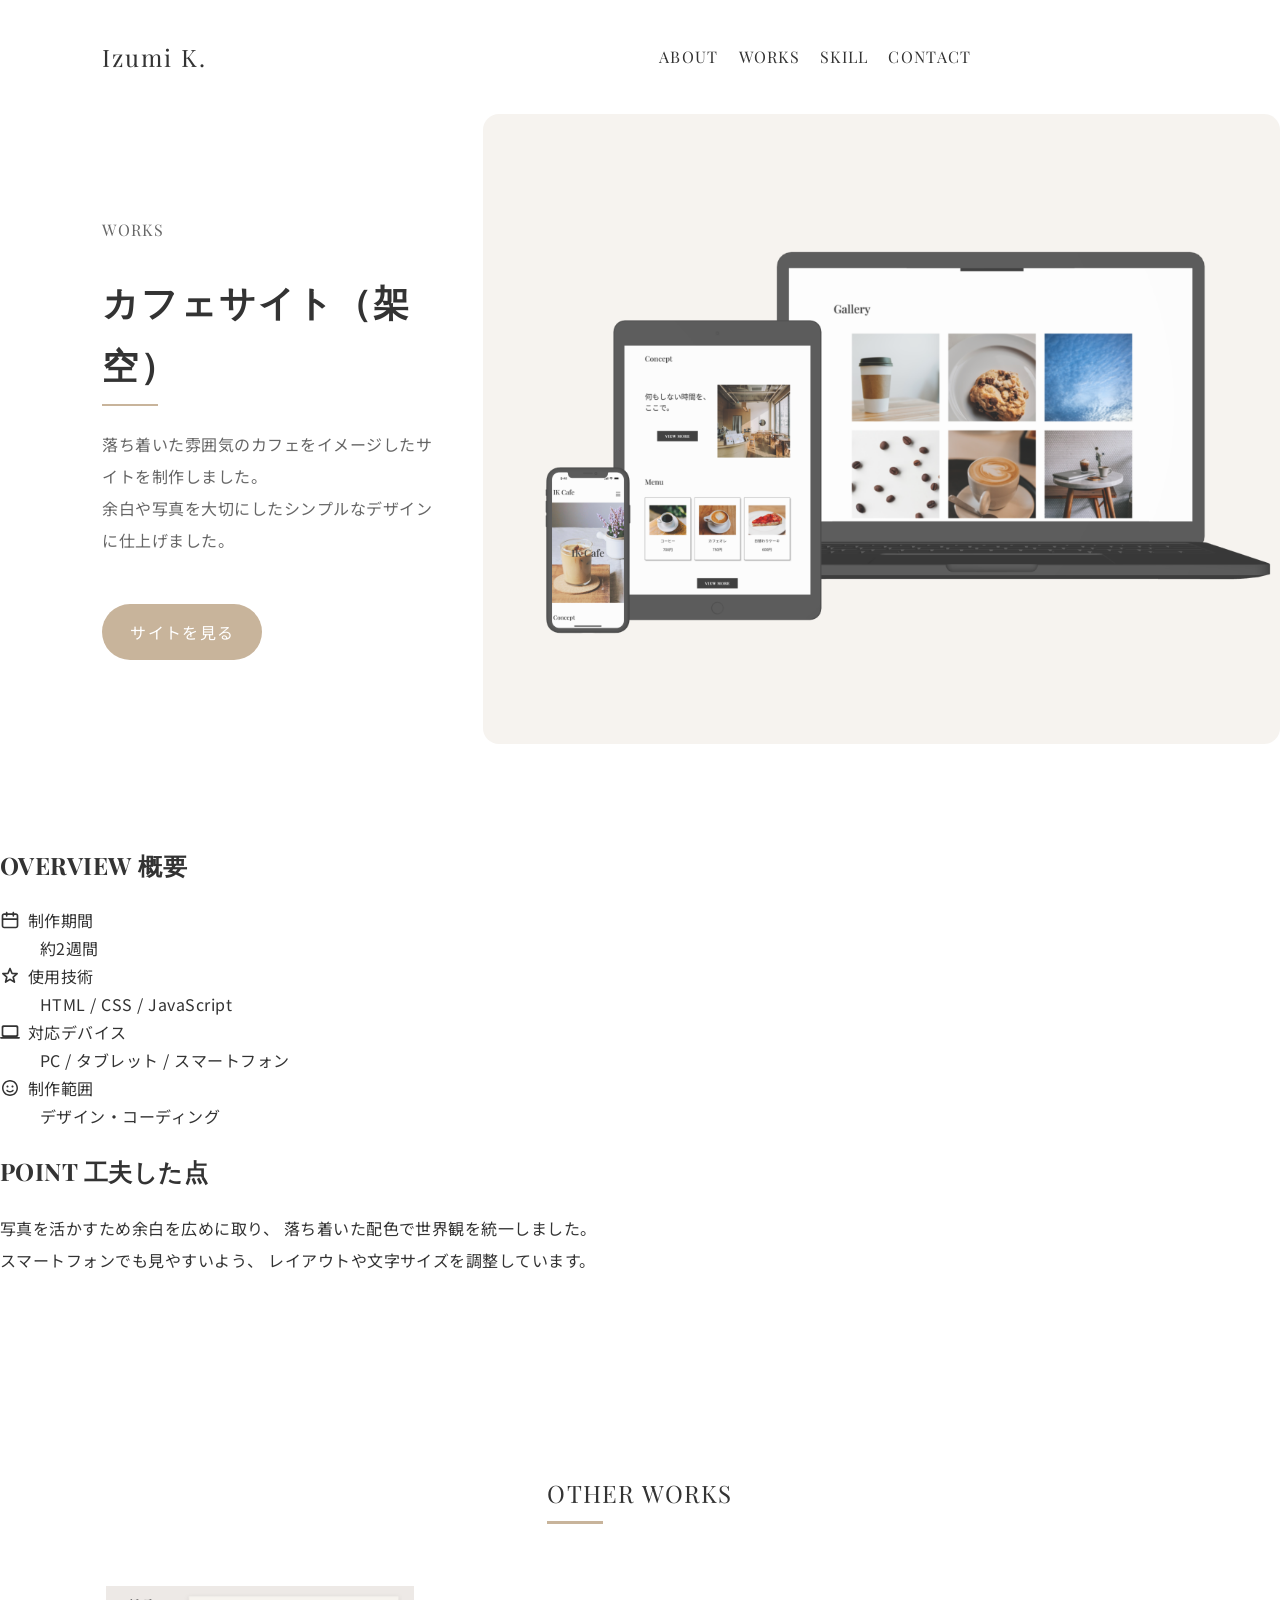
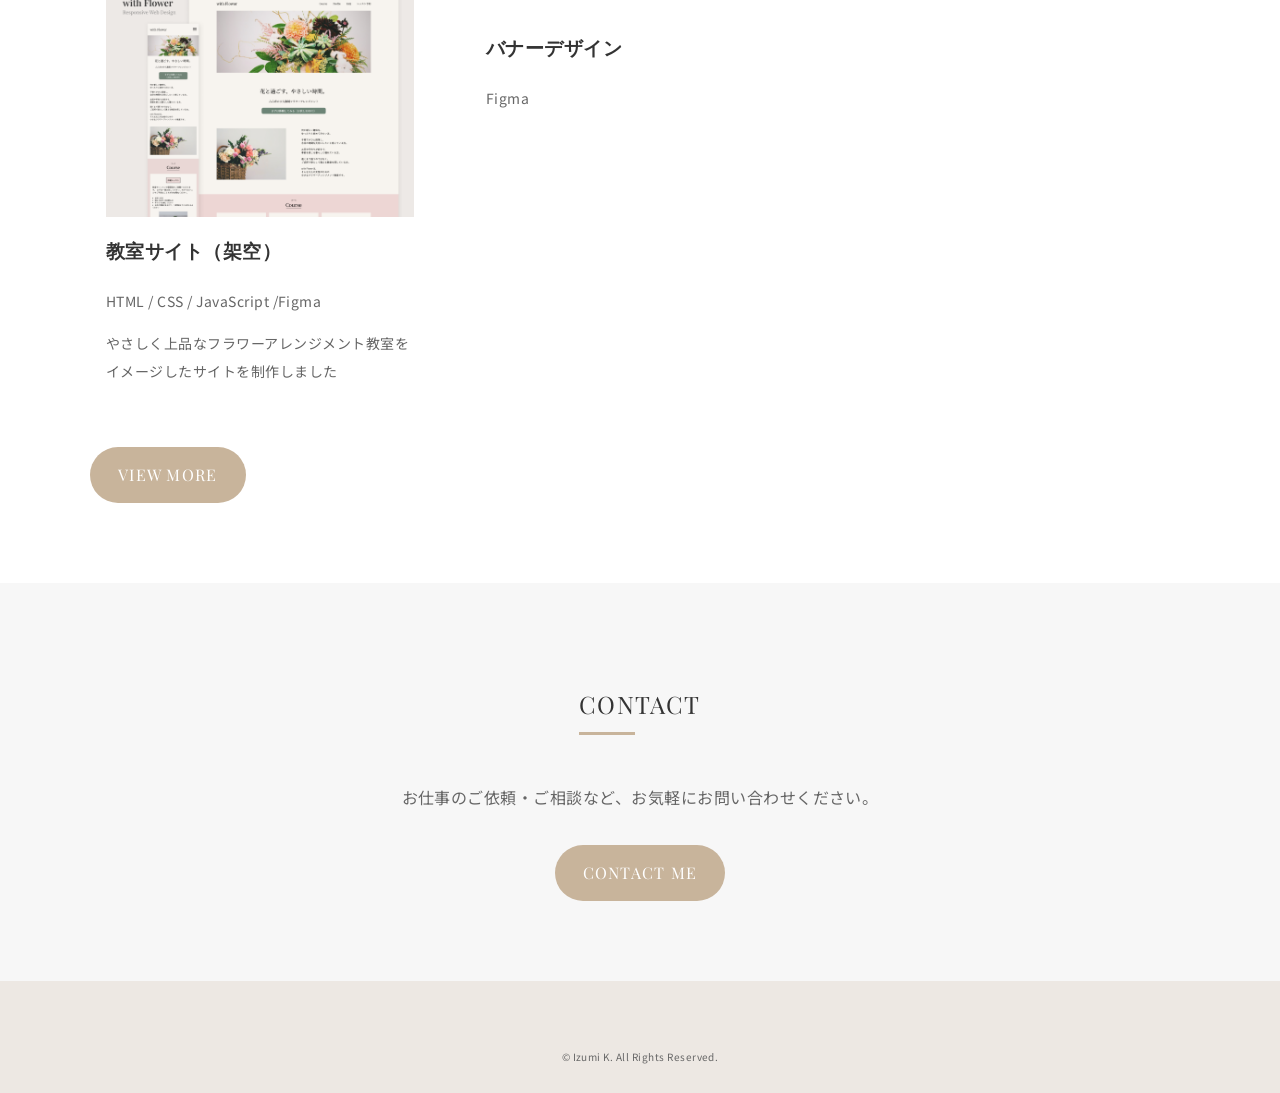
==== works-ikcafe.html @ b9ded566 "works-紹介ページ" ====
<!DOCTYPE html>
<html lang="ja">

<head>
    <meta charset="UTF-8">
    <meta name="viewport" content="width=device-width, initial-scale=1.0">
    <title>Izumi K.</title>
    <meta name="description" content="Web制作を行うIzumiのポートフォリオサイトです">
    <!--Google Fonts-->
    <link rel="preconnect" href="https://fonts.googleapis.com">
    <link rel="preconnect" href="https://fonts.gstatic.com" crossorigin>
    <link
        href="https://fonts.googleapis.com/css2?family=Noto+Sans+JP:wght@100..900&family=Playfair+Display:ital,wght@0,400..900;1,400..900&display=swap"
        rel="stylesheet">
    <!--リセットCSS-->
    <link rel="stylesheet" href="https://unpkg.com/ress/dist/ress.min.css">
    <!--オリジナルCSS-->
    <link rel="stylesheet" href="css/style.css">
    <link rel="stylesheet" href="css/works.css">
    <!--JavaScript-->
    <script src="js/main.js" defer></script>
</head>

<body>

    <header id="header" class="header">
        <h1 class="logo">
            <a href="index.html">
            Izumi K.
            </a>
        </h1>
        <div class="hamburger">
            <span></span>
            <span></span>
            <span></span>
        </div>
        <nav class="nav">
            <ul class="font-english">
                <li><a href="#about">ABOUT</a></li>
                <li><a href="#works">WORKS</a></li>
                <li><a href="#skill">SKILL</a></li>
                <li><a href="#contact">CONTACT</a></li>
            </ul>
        </nav>
        <div class="overlay"></div>
    </header>

    <main>
        <!-- FV -->
        <section class="fv">
            <div class="fv-text">
                <p class="sub font-english">WORKS</p>
                <h2 class="fv-title">カフェサイト（架空）</h2>
                <p class="description">
                    落ち着いた雰囲気のカフェをイメージしたサイトを制作しました。<br>
                    余白や写真を大切にしたシンプルなデザインに仕上げました。
                </p>
                <a href="#" class="btn">サイトを見る</a>
            </div>
            <div class="img">
                <img src="img/ikcafe-mockup.png" alt="カフェサイト（架空）のイメージ画像">
            </div>

        </section>

        <!-- OverView -->
        <section class="overview">
            <div class="overview-inner">
                <div class="overview-block">
                    <h2>
                        <span class="en font-english">OVERVIEW</span>
                        <span class="ja">概要</span>
                    </h2>
                    <dl class="overview-list">
                        <dt>
                            <img src="img/calender.svg" class="icon" alt="">
                            制作期間
                        </dt>
                        <dd>約2週間</dd>

                        <dt>
                            <img src="img/star.svg" class="icon" alt="">
                            使用技術
                        </dt>
                        <dd>HTML / CSS / JavaScript</dd>

                        <dt>
                            <img src="img/laptop.svg" class="icon" alt="">
                            対応デバイス
                        </dt>
                        <dd>PC / タブレット / スマートフォン</dd>

                        <dt>
                            <img src="img/smile.svg" class="icon" alt="">
                            制作範囲
                        </dt>
                        <dd>デザイン・コーディング</dd>
                    </dl>
                </div>

                <div class="overview-block">
                    <h2>
                        <span class="en font-english">POINT</span>
                        <span class="ja">工夫した点</span>
                    </h2>

                    <p>
                        写真を活かすため余白を広めに取り、
                        落ち着いた配色で世界観を統一しました。<br>
                        スマートフォンでも見やすいよう、
                        レイアウトや文字サイズを調整しています。
                    </p>
                </div>
            </div>


        </section>

        <!--OTHER WORKS -->
        <section class="other-works">
            <div class="wrapper">
                <h2 class="section-title"><span>OTHER WORKS</span></h2>

                <div class="works-list">
                    <div class="work">
                        <a href="">
                            <div class="img">
                                <img src="img/works-withflower.png" alt="フラワーアレンジメント教室サイト（架空）のイメージ画像">
                            </div>
                            <h3>教室サイト（架空）</h3>
                            <p>HTML / CSS / JavaScript /Figma</p>
                            <p>
                                やさしく上品なフラワーアレンジメント教室をイメージしたサイトを制作しました
                            </p>
                        </a>
                    </div>

                    <div class="work">
                        <a href="">
                            <img src="" alt="">
                            <h3>バナーデザイン</h3>
                            <p>Figma</p>
                        </a>
                    </div>
                </div>
                <a href="" class="btn font-english">VIEW MORE</a>
            </div>

        </section>

        <!-- CONTACT -->
        <section id="contact" class="contact">
            <div class="wrapper">
                <h2 class="section-title"><span>CONTACT</span></h2>
                <p>お仕事のご依頼・ご相談など、お気軽にお問い合わせください。</p>
                <a href="#" class="btn font-english">CONTACT ME</a>
            </div>
        </section>

    </main>

    <footer class="footer">
        <p>© Izumi K. All Rights Reserved.</p>
    </footer>

</body>

</html>
---- css/style.css ----
@charset "UTF-8";

*,
*::before,
*::after {
    box-sizing: border-box;
}

html,
body{
    overflow-x: clip ;
}

body {
    font-family: 'Noto Sans JP', sans-serif;
    color: #333;
    margin: 0;
    letter-spacing: 0.03em;
    line-height: 1.75;
}

p {
    line-height: 2;
}

h1,
h2,
h3,
.font-english {
    font-family: 'Playfair Display', serif;
}

.sub,
.description,
.work p,
.skill-item p,
.contact p,
.footer {
    color: #666;
}


img {
    vertical-align: bottom;
}

a {
    text-decoration: none;
    color: #333;
}



.btn {
    display: inline-block;
    margin-top: 32px;
    padding: 14px 28px;
    background: #c8b49b;
    color: #fff;
    letter-spacing: 0.08em;
    transition: 0.3s;
    border-radius: 999px;
}

.btn:hover {
    opacity: 1;
    background: #b79f82;
}

.wrapper {
    width: min(88%, 1100px);
    margin: 0 auto;
}

.container {
    display: flex;
    align-items: center;
}

section {
    padding: 80px 0;
}

.section-title {
    font-weight: 300;
    margin-bottom: 56px;
    letter-spacing: 0.05em;
    text-align: center;
}

.section-title span {
    position: relative;
    display: inline-block;
}

.section-title span::after {
    content: "";
    height: 2.5px;
    width: 56px;
    background-color: #c8b49b;
    position: absolute;
    left: 0;
    bottom: -10px;
}


/*---------------------------------
header
---------------------------------*/
.header {
    display: flex;
    align-items: center;
    justify-content: space-between;
    padding: 20px 8%;
}

.nav ul {
    display: flex;
    gap: 20px;
    list-style: none;
}

.nav a {
    display: block;
}

.nav a:hover {
    opacity: 0.7;
}

.nav li {
    letter-spacing: 0.08em;
}

.logo {
    font-size: 24px;
    font-weight: 300;
    letter-spacing: 0.08em;
}

/*---------------------------------
fv
---------------------------------*/

.fv {
    background: #f7f7f7;
    padding: 0;
    display: flex;
    align-items: center;
    justify-content: space-between;
    height: min(70vh, 800px);
}

.fv .img {
    width: 50%;
    height: 100%;
}

.fv .img img {
    width: 100%;
    height: 100%;
    object-fit: cover;
}

.fv-text {
    width: 50%;
    margin-left: 8%;
}

.fv .sub {
    letter-spacing: 0.08em;
}

.fv-title {
    font-size: 3.5rem;
    letter-spacing: 0.05em;
    font-weight: 300;
    margin: 24px 0 32px 0;
    position: relative;
}

.fv-title::after {
    content: "";
    height: 2.5px;
    width: 56px;
    background-color: #c8b49b;
    position: absolute;
    left: 0;
    bottom: -10px;
}

/*---------------------------------
about
---------------------------------*/
.about .section-title {
    text-align: left;
}

.about .container {
    justify-content: center;
}

.about .text {
    width: 45%;
    margin-right: 10%;
}

.about .text .big {
    font-size: 1.5rem;
    font-weight: 600;
    margin-bottom: 24px;
}

.about .img {
    width: 45%;
    height: 100%;
    max-width: 320px;
}

.about .img-circle {
    aspect-ratio: 1/1;
    border-radius: 50%;
    overflow: hidden;
}

.about .img img {
    width: 100%;
    height: 100%;
    object-fit: cover;
    object-position: center 35%;
}

/*---------------------------------
works
---------------------------------*/

.works {
    background-color: #f7f7f7;
}

.works-list {
    display: grid;
    grid-template-columns: repeat(3, 1fr);
    gap: 40px;
}

.work {
    background-color: #fff;
    padding: 16px;
    border-radius: 8px;
    transition: 0.3s;
}

.work:hover {
    opacity: 0.7;
    transform: translateY(-4px);
}

.work .img {
    margin-bottom: 16px;
    aspect-ratio: 4/3;
    overflow: hidden;
}

.work .img img {
    width: 100%;
    height: 100%;
    object-fit: cover;
    box-shadow: 0 8px 20px rgba(0, 0, 0, 0.08);
}

.work p {
    font-size: 14px;
    margin-top: 8px;
}

.works .btn,
.contact .btn {
    display: block;
    width: fit-content;
    margin: 32px auto 0;
}

/*---------------------------------
skill
---------------------------------*/


.skill-list {
    display: grid;
    grid-template-columns: repeat(3, 1fr);
    gap: 40px;
}

.skill-item {
    position: relative;
    background: #fff;
    padding: 32px 24px;
    border-radius: 8px;
}


.skill-icons {
    display: flex;
    justify-content: center;
    gap: 12px;
}

.skill-icons img {
    width: 56px;
}



.skill-item h3 {
    text-align: center;
    font-weight: 500;
    font-size: 24px;
    margin: 24px 0 16px 0;
}

/*---------------------------------
contact
---------------------------------*/

.contact {
    background-color: #f7f7f7;
}

.contact p {
    text-align: center;
}

/*---------------------------------
footer
---------------------------------*/
.footer {
    padding: 56px 0 16px 0;
    background-color: #ede8e3;
    ;
}

.footer p {
    font-size: 10px;
    text-align: center;
}



/*========================================
スマホ版
========================================*/
@media screen and (max-width: 768px) {
    main {
        padding-top: 82px;
    }

    section {
        padding: 56px 0;
    }

    /*---------------------------------
     header
    ---------------------------------*/
    .header {
        width: 100%;
        height: 82px;
        position: fixed;
        top: 0;
        left: 0;
        z-index: 40;
        background-color: #fff;
    }

    #header .hamburger {
        width: 50px;
        height: 50px;
        cursor: pointer;
        position: absolute;
        top: 20px;
        right: 10%;
        z-index: 30;
    }

    #header .hamburger span {
        width: 30px;
        height: 3px;
        background-color: #333;
        display: inline-block;
        position: absolute;
        left: 10px;
        transition: all 0.4s;
    }

    #header .hamburger span:nth-last-of-type(1) {
        top: 16px;
    }

    #header .hamburger span:nth-last-of-type(2) {
        top: 25px;
    }

    #header .hamburger span:nth-last-of-type(3) {
        top: 34px;
    }

    .nav {
        width: 80%;
        height: 100dvh;
        position: fixed;
        top: 0;
        right: -100%;
        transform: none;
        z-index: 20;
        transition: right 0.6s;
        background-color: #f7f7f7;
    }

    .nav ul {
        width: 100%;
        height: 100%;
        display: flex;
        flex-direction: column;
        justify-content: center;
        gap: 48px;
        list-style: none;
    }

    .nav li {
        font-size: 24px;
        padding-bottom: 48px;
        text-align: center;
    }

    /*---------------------------------
      menu open
    ---------------------------------*/

    body.menu-open {
        overflow: hidden;
    }

    .nav.active {
        right: 0;
    }

    #header .hamburger.active span:nth-last-of-type(1) {
        top: 24px;
        transform: rotate(-45deg);
    }

    #header .hamburger.active span:nth-last-of-type(2) {
        opacity: 0;
    }

    #header .hamburger.active span:nth-last-of-type(3) {
        top: 24px;
        transform: rotate(45deg);
    }

    .overlay {
        position: fixed;
        top: 0;
        left: 0;
        width: 100%;
        height: 100%;
        background-color: rgba(0, 0, 0, 0.5);
        opacity: 0;
        visibility: hidden;
        transition: all 0.3s;
        z-index: 10;
    }

    .overlay.active {
        opacity: 1;
        visibility: visible;
    }





    /*---------------------------------
     fv
    ---------------------------------*/

    .fv {
        height: auto;
        min-height: auto;
        flex-direction: column-reverse;
        align-items: normal;
    }

    .fv .img {
        width: 100%;
    }
    .fv-title {
    font-size: 2.5rem;
    margin: 16px 0 24px 0;
}

    .fv-text {
        width: 100%;
        padding: 24px 5%;
    }

    /*---------------------------------
     about
    ---------------------------------*/

    .about .container {
        flex-direction: column;
    }

    .about .text {
        width: 100%;
        margin-right: 0;
    }

    .about .text .big {
        font-size: 1.25rem;
        font-weight: 600;
        margin-bottom: 24px;
    }

    .about .img {
        margin-top: 32px;
        width: 70%;
    }

    /*---------------------------------
     works
    ---------------------------------*/

    .works-list {
        grid-template-columns: repeat(1, 1fr);
    }

    /*---------------------------------
     skill
    ---------------------------------*/

    .skill-list {
        grid-template-columns: repeat(1, 1fr);
    }

    .skill-item::after {
        display: none;
    }


    /*---------------------------------
     contact
    ---------------------------------*/

}
---- css/works.css ----
@charset "UTF-8";

/*---------------------------------
fv
---------------------------------*/

.fv {
    background: #fff;
}

.fv .img{
    width: 70%;
}

.fv .img img {
    border-radius: 16px;
}

.fv-text {
    width: 30%;
    margin-right: 3%;
}

.fv .sub {
    letter-spacing: 0.08em;
}

.fv-title {
    font-size: 2.25rem;
    font-weight: 600;
}

/*---------------------------------
overview
---------------------------------*/
.overview-list dt {
    display: flex;
    align-items: center;
    gap: 0.5rem;
}

.overview-list dt img {
    width: 20px;
    height: 20px;
}

/*========================================
スマホ版
========================================*/
@media screen and (max-width: 768px) {
    /*---------------------------------
     fv
    ---------------------------------*/

    .fv .img {
        width: 100%;
    }

    .fv-title {
        font-size: 1.5rem;
    }

    .fv-text {
        width: 100%;
        margin: 0 auto;
    }

}
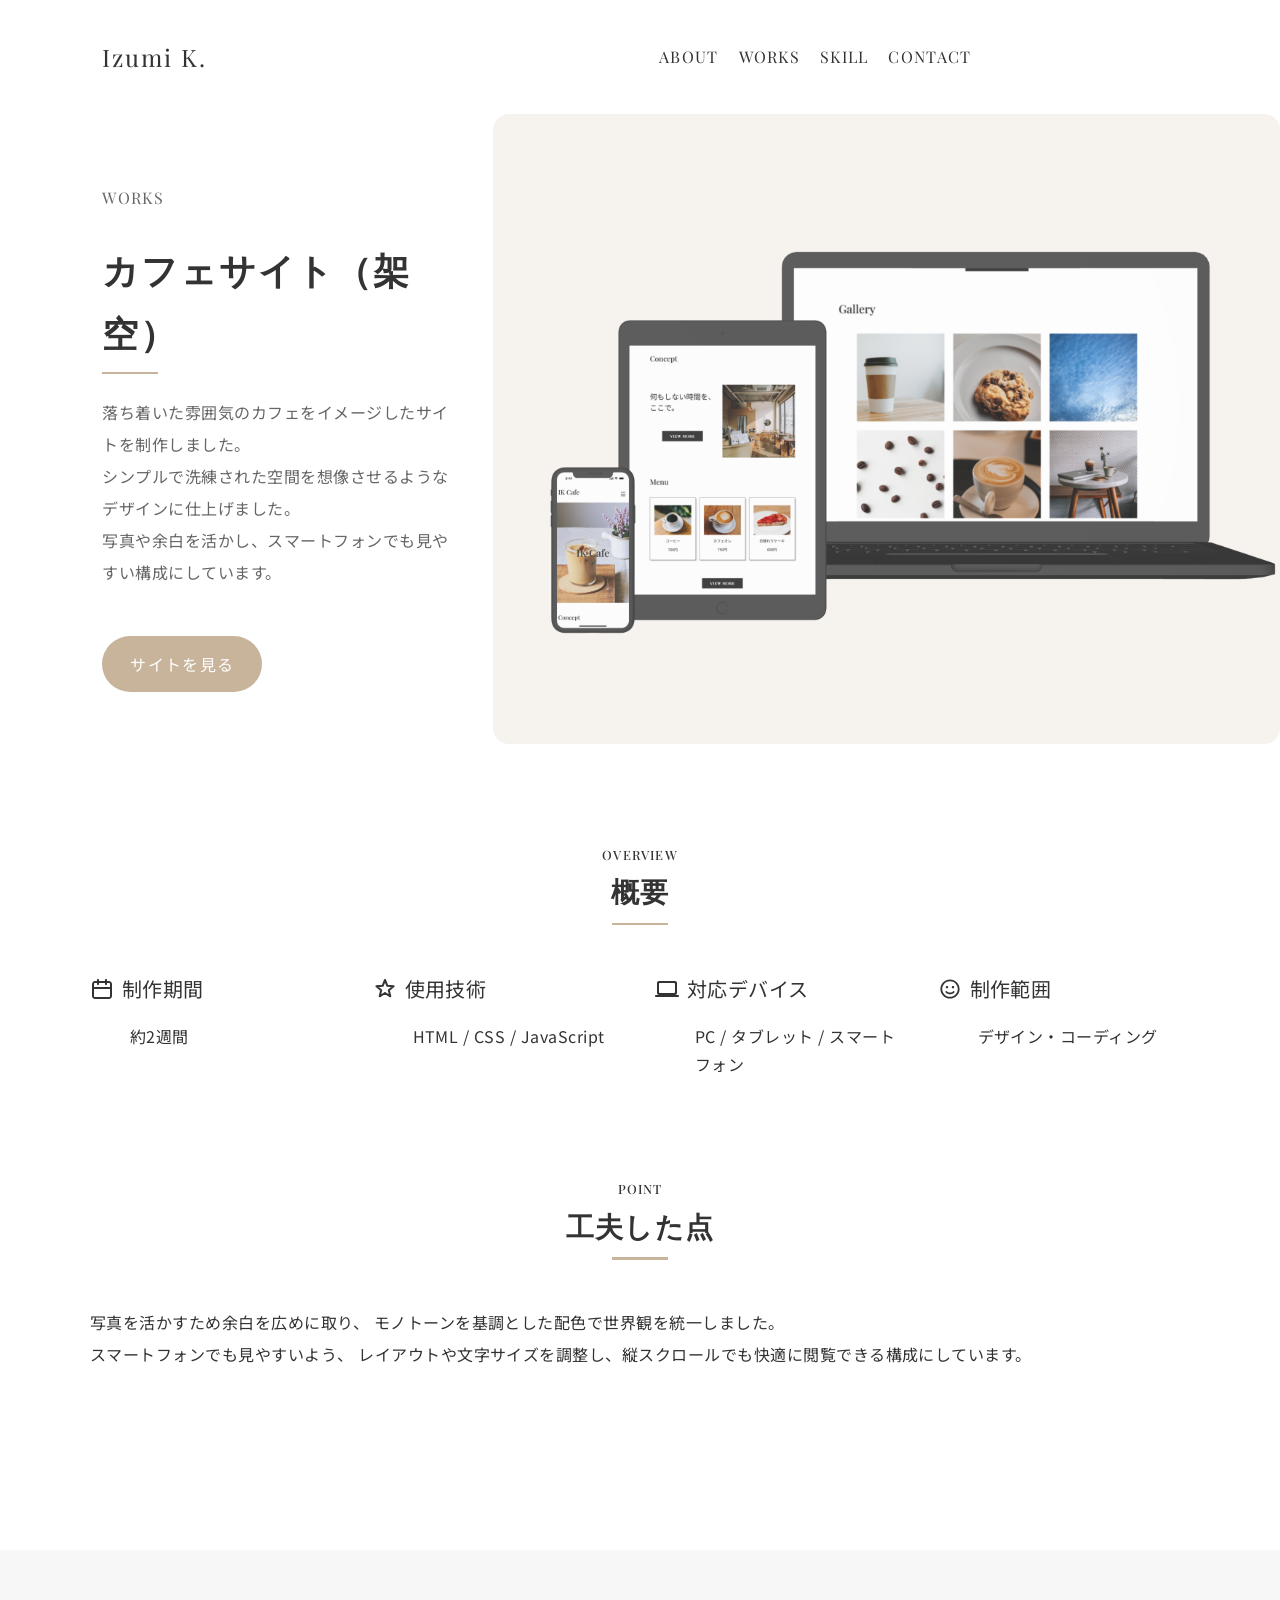
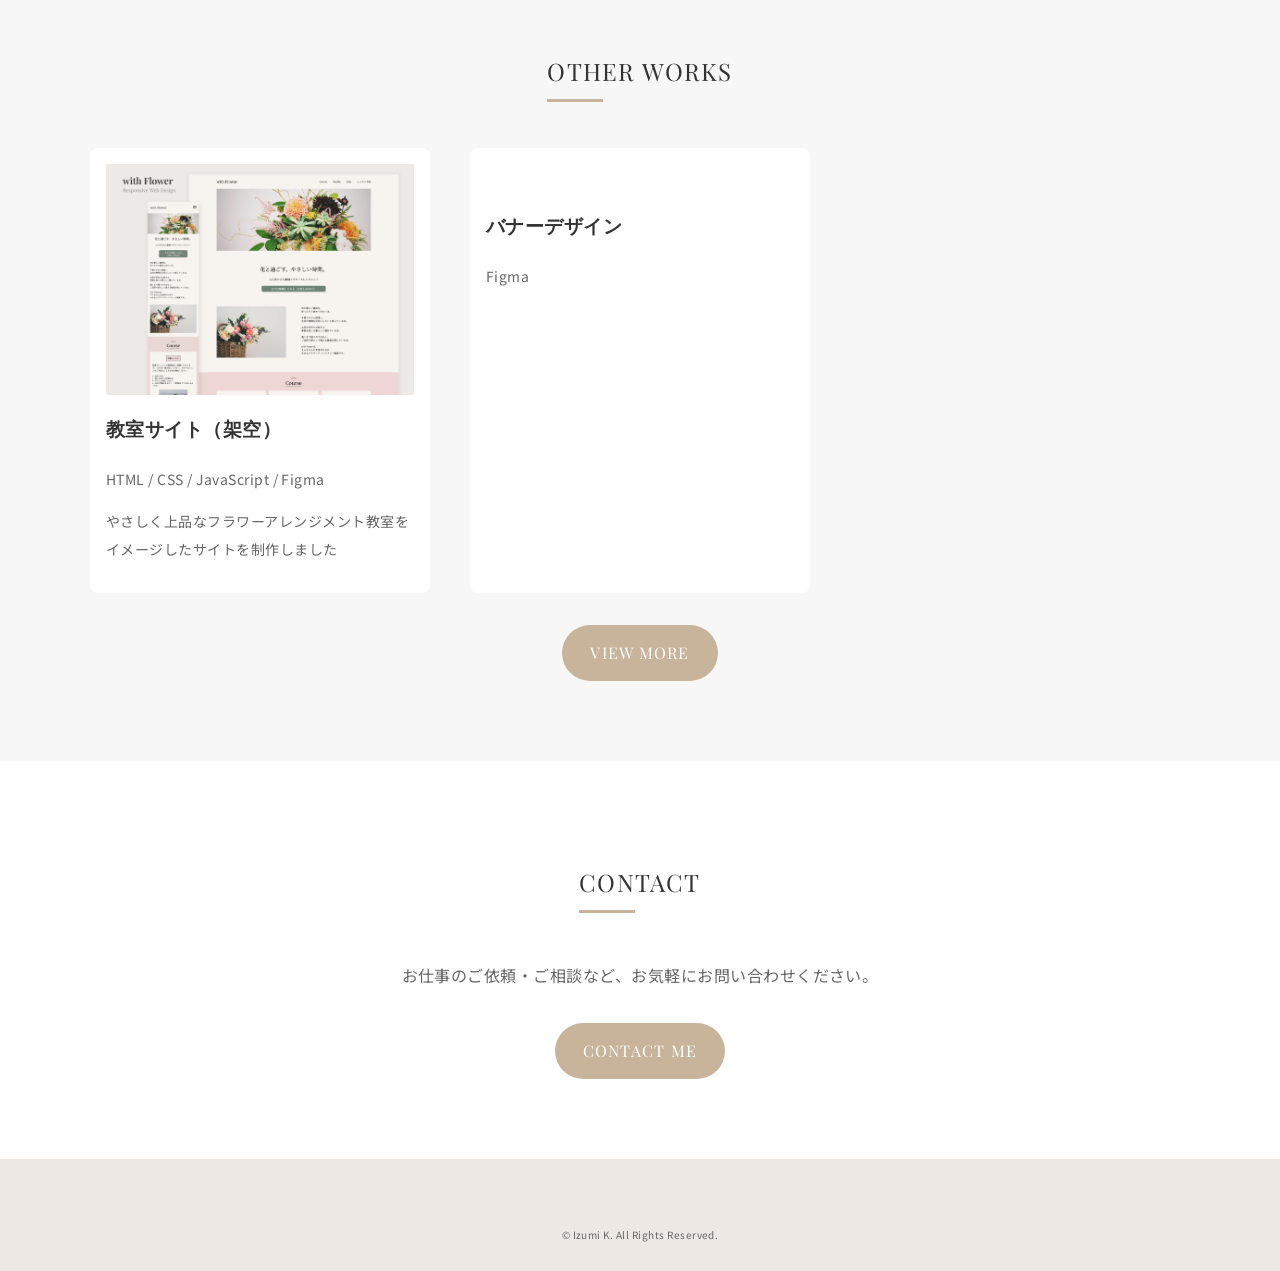
==== commit 20750d19: "work-detailの編集" ====
--- a/works-ikcafe.html
+++ b/works-ikcafe.html
@@ -16,7 +16,7 @@
     <link rel="stylesheet" href="https://unpkg.com/ress/dist/ress.min.css">
     <!--オリジナルCSS-->
     <link rel="stylesheet" href="css/style.css">
-    <link rel="stylesheet" href="css/works.css">
+    <link rel="stylesheet" href="css/work-detail.css">
     <!--JavaScript-->
     <script src="js/main.js" defer></script>
 </head>
@@ -26,7 +26,7 @@
     <header id="header" class="header">
         <h1 class="logo">
             <a href="index.html">
-            Izumi K.
+                Izumi K.
             </a>
         </h1>
         <div class="hamburger">
@@ -53,7 +53,8 @@
                 <h2 class="fv-title">カフェサイト（架空）</h2>
                 <p class="description">
                     落ち着いた雰囲気のカフェをイメージしたサイトを制作しました。<br>
-                    余白や写真を大切にしたシンプルなデザインに仕上げました。
+                    シンプルで洗練された空間を想像させるようなデザインに仕上げました。<br>
+                    写真や余白を活かし、スマートフォンでも見やすい構成にしています。
                 </p>
                 <a href="#" class="btn">サイトを見る</a>
             </div>
@@ -64,51 +65,58 @@
         </section>
 
         <!-- OverView -->
-        <section class="overview">
+        <section class="overview wrapper">
             <div class="overview-inner">
                 <div class="overview-block">
                     <h2>
-                        <span class="en font-english">OVERVIEW</span>
+                        <span class="en">OVERVIEW</span>
                         <span class="ja">概要</span>
                     </h2>
                     <dl class="overview-list">
-                        <dt>
-                            <img src="img/calender.svg" class="icon" alt="">
-                            制作期間
-                        </dt>
-                        <dd>約2週間</dd>
+                        <div class="overview-item">
+                            <dt>
+                                <img src="img/calender.svg" class="icon" alt="">
+                                制作期間
+                            </dt>
+                            <dd>約2週間</dd>
+                        </div>
 
-                        <dt>
-                            <img src="img/star.svg" class="icon" alt="">
-                            使用技術
-                        </dt>
-                        <dd>HTML / CSS / JavaScript</dd>
+                        <div class="overview-item">
+                            <dt>
+                                <img src="img/star.svg" class="icon" alt="">
+                                使用技術
+                            </dt>
+                            <dd>HTML / CSS / JavaScript</dd>
+                        </div>
 
-                        <dt>
-                            <img src="img/laptop.svg" class="icon" alt="">
-                            対応デバイス
-                        </dt>
-                        <dd>PC / タブレット / スマートフォン</dd>
+                        <div class="overview-item">
+                            <dt>
+                                <img src="img/laptop.svg" class="icon" alt="">
+                                対応デバイス
+                            </dt>
+                            <dd>PC / タブレット / スマートフォン</dd>
+                        </div>
 
-                        <dt>
-                            <img src="img/smile.svg" class="icon" alt="">
-                            制作範囲
-                        </dt>
-                        <dd>デザイン・コーディング</dd>
+                        <div class="overview-item">
+                            <dt>
+                                <img src="img/smile.svg" class="icon" alt="">
+                                制作範囲
+                            </dt>
+                            <dd>デザイン・コーディング</dd>
+                        </div>
                     </dl>
                 </div>
 
                 <div class="overview-block">
                     <h2>
-                        <span class="en font-english">POINT</span>
+                        <span class="en">POINT</span>
                         <span class="ja">工夫した点</span>
                     </h2>
-
                     <p>
                         写真を活かすため余白を広めに取り、
-                        落ち着いた配色で世界観を統一しました。<br>
+                        モノトーンを基調とした配色で世界観を統一しました。<br>
                         スマートフォンでも見やすいよう、
-                        レイアウトや文字サイズを調整しています。
+                        レイアウトや文字サイズを調整し、縦スクロールでも快適に閲覧できる構成にしています。
                     </p>
                 </div>
             </div>
@@ -128,7 +136,7 @@
                                 <img src="img/works-withflower.png" alt="フラワーアレンジメント教室サイト（架空）のイメージ画像">
                             </div>
                             <h3>教室サイト（架空）</h3>
-                            <p>HTML / CSS / JavaScript /Figma</p>
+                            <p>HTML / CSS / JavaScript / Figma</p>
                             <p>
                                 やさしく上品なフラワーアレンジメント教室をイメージしたサイトを制作しました
                             </p>
--- a/css/work-detail.css
+++ b/css/work-detail.css
@@ -0,0 +1,151 @@
+@charset "UTF-8";
+
+/*---------------------------------
+fv
+---------------------------------*/
+
+.fv {
+    background: #fff;
+}
+
+.fv .img {
+    width: 67%;
+}
+
+.fv .img img {
+    border-radius: 16px;
+}
+
+.fv-text {
+    width: 30%;
+    margin-right: 3%;
+}
+
+.fv .sub {
+    letter-spacing: 0.08em;
+}
+
+.fv-title {
+    font-size: 2.25rem;
+    font-weight: 600;
+}
+
+/*---------------------------------
+overview
+---------------------------------*/
+.overview h2 {
+    text-align: center;
+    margin-bottom: 56px;
+    letter-spacing: 0.05em;
+}
+
+.overview h2 .en,
+.overview h2 .ja {
+    display: block;
+}
+
+.overview h2 .ja {
+    font-size: 1.75rem;
+    position: relative;
+    display: inline-block;
+}
+
+.overview h2 .ja::after {
+    content: "";
+    height: 2.5px;
+    width: 56px;
+    background-color: #c8b49b;
+    position: absolute;
+    left: 50%;
+    transform: translateX(-50%);
+    bottom: -10px;
+}
+
+.overview h2 .en {
+    font-size: 0.8rem;
+    font-weight: 500;
+}
+
+.overview-block {
+    margin-bottom: 100px;
+}
+
+.overview-list {
+    display: grid;
+    grid-template-columns: repeat(4, 1fr);
+    gap: 30px;
+}
+
+.overview-list dt {
+    display: flex;
+    align-items: center;
+    gap: 0.5rem;
+    margin-bottom: 16px;
+    font-size: 1.25rem;
+}
+
+.overview-list dt img {
+    width: 24px;
+    height: 24px;
+}
+
+/*---------------------------------
+other works
+---------------------------------*/
+.other-works {
+    background-color: #f7f7f7;
+}
+
+.other-works .btn {
+    display: block;
+    width: fit-content;
+    margin: 32px auto 0;
+}
+
+/*---------------------------------
+contact
+---------------------------------*/
+
+.contact {
+    background-color: #fff;
+}
+
+/*========================================
+スマホ版
+========================================*/
+@media screen and (max-width: 768px) {
+    /*---------------------------------
+     fv
+    ---------------------------------*/
+
+    .fv .img {
+        width: 100%;
+    }
+
+    .fv-title {
+        line-height: 1.4;
+        font-size: 1.5rem;
+    }
+
+    .fv-text {
+        width: 100%;
+        margin: 0 auto;
+    }
+
+    /*---------------------------------
+     overview
+    ---------------------------------*/
+
+    .overview h2 {
+    margin-bottom: 32px;
+}
+
+    .overview-block{
+        margin-bottom: 56px;
+    }
+
+
+    .overview-list {
+        grid-template-columns:1fr;
+    }
+}
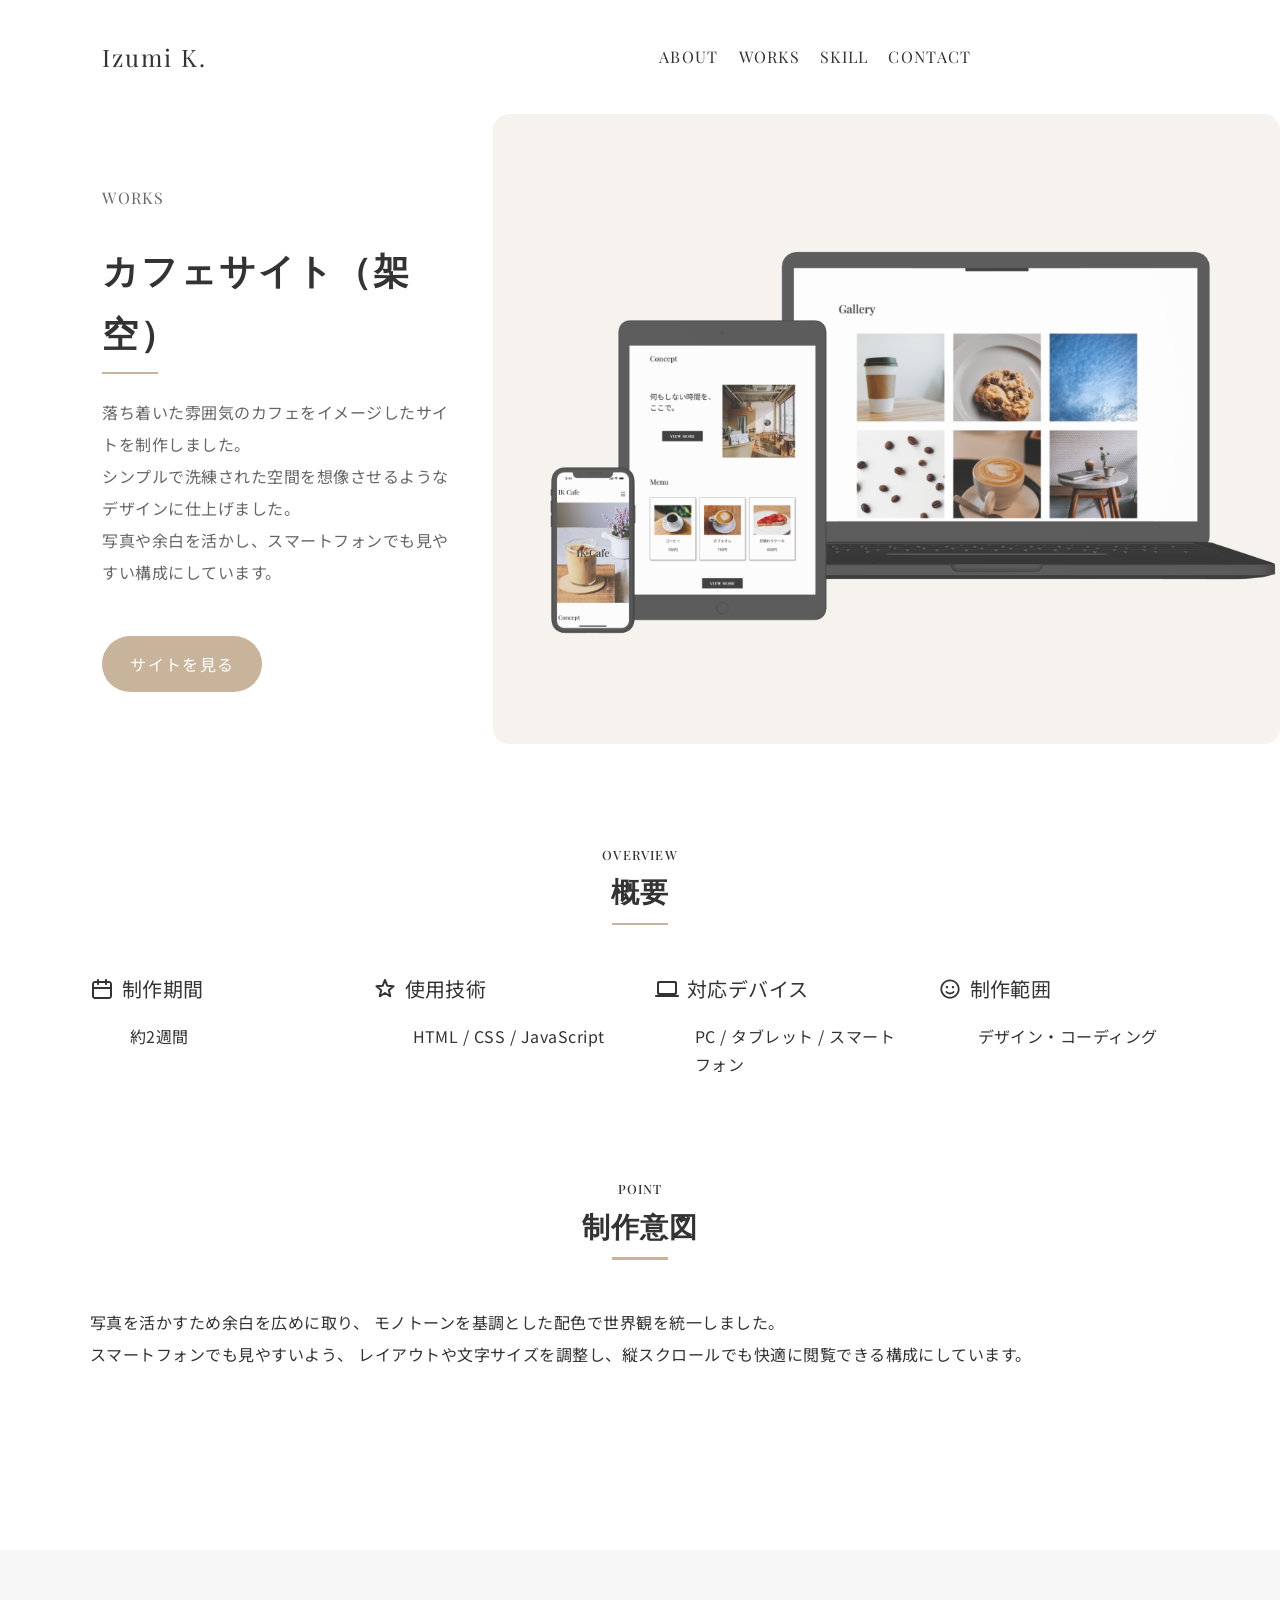
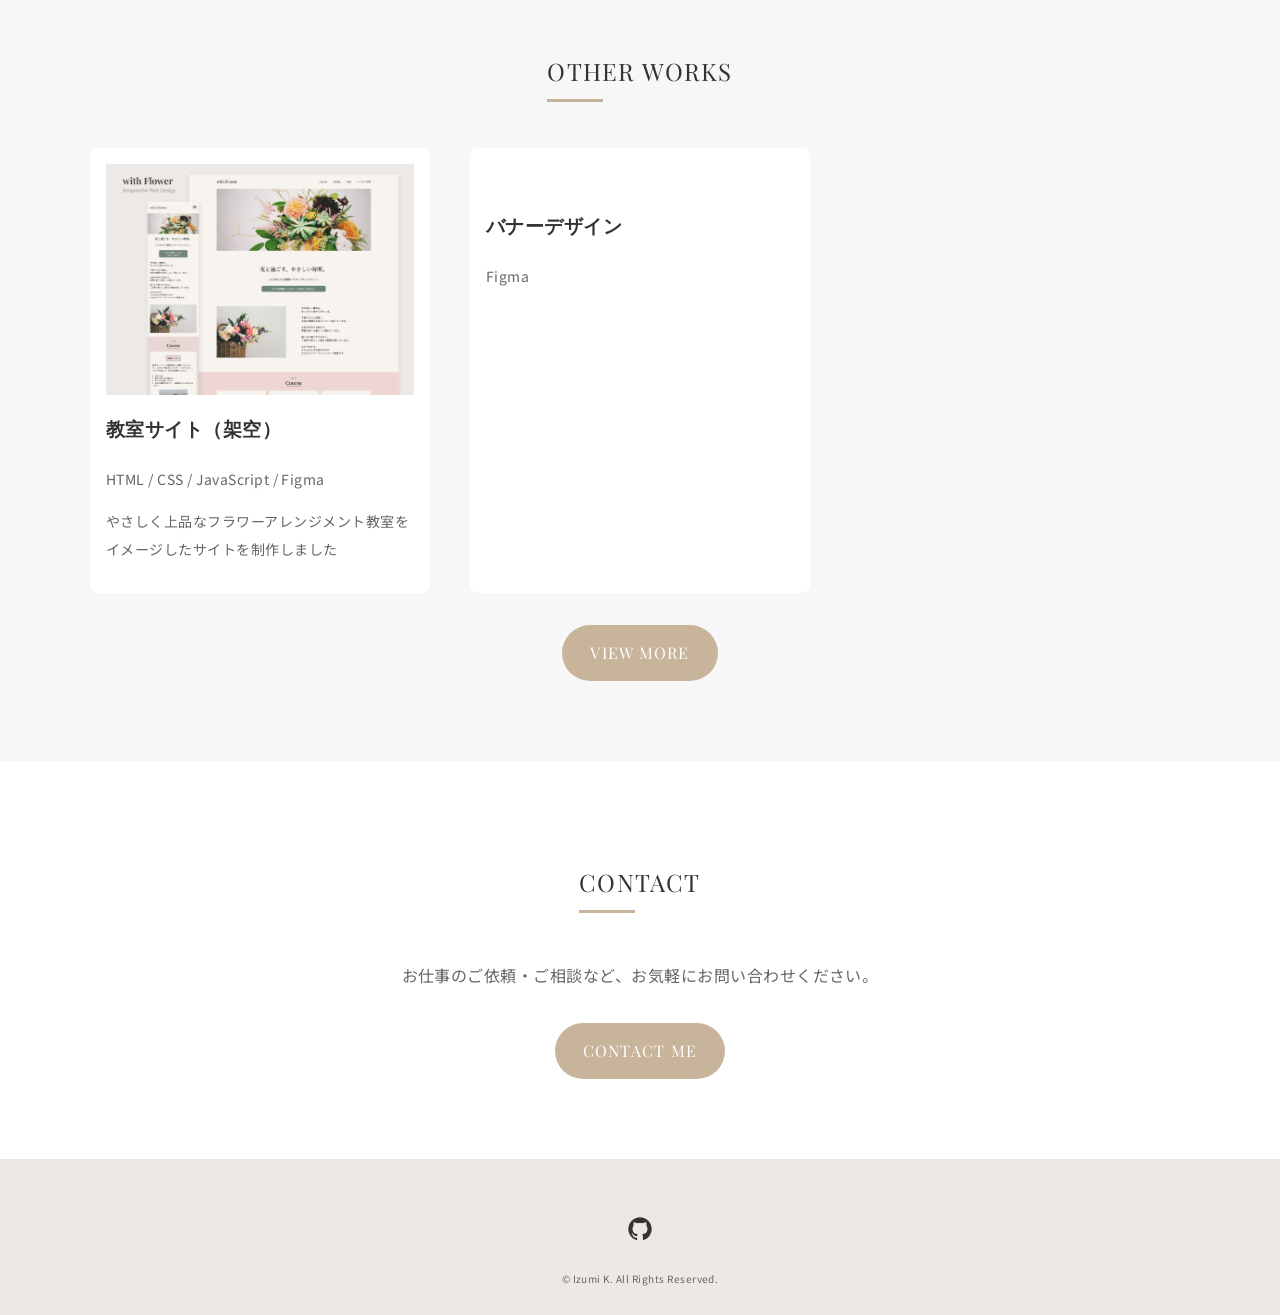
==== commit b65584aa: "Remove .DS_Store" ====
--- a/works-ikcafe.html
+++ b/works-ikcafe.html
@@ -4,8 +4,9 @@
 <head>
     <meta charset="UTF-8">
     <meta name="viewport" content="width=device-width, initial-scale=1.0">
-    <title>Izumi K.</title>
-    <meta name="description" content="Web制作を行うIzumiのポートフォリオサイトです">
+    <title> カフェサイト（架空）の紹介｜Izumi K.</title>
+    <meta name="description" content="Izumi.Kの制作実績紹介の一例です。カフェサイト（架空）のデザイン・コーディングをしました。">
+    <link rel="icon" href="img/favicon.png">
     <!--Google Fonts-->
     <link rel="preconnect" href="https://fonts.googleapis.com">
     <link rel="preconnect" href="https://fonts.gstatic.com" crossorigin>
@@ -36,10 +37,10 @@
         </div>
         <nav class="nav">
             <ul class="font-english">
-                <li><a href="#about">ABOUT</a></li>
-                <li><a href="#works">WORKS</a></li>
-                <li><a href="#skill">SKILL</a></li>
-                <li><a href="#contact">CONTACT</a></li>
+                <li><a href="index.html#about">ABOUT</a></li>
+                <li><a href="works.html">WORKS</a></li>
+                <li><a href="index.html#skill">SKILL</a></li>
+                <li><a href="contact.html">CONTACT</a></li>
             </ul>
         </nav>
         <div class="overlay"></div>
@@ -110,7 +111,7 @@
                 <div class="overview-block">
                     <h2>
                         <span class="en">POINT</span>
-                        <span class="ja">工夫した点</span>
+                        <span class="ja">制作意図</span>
                     </h2>
                     <p>
                         写真を活かすため余白を広めに取り、
@@ -131,7 +132,7 @@
 
                 <div class="works-list">
                     <div class="work">
-                        <a href="">
+                        <a href="works-withflower.html">
                             <div class="img">
                                 <img src="img/works-withflower.png" alt="フラワーアレンジメント教室サイト（架空）のイメージ画像">
                             </div>
@@ -161,16 +162,17 @@
             <div class="wrapper">
                 <h2 class="section-title"><span>CONTACT</span></h2>
                 <p>お仕事のご依頼・ご相談など、お気軽にお問い合わせください。</p>
-                <a href="#" class="btn font-english">CONTACT ME</a>
+                <a href="contact.html" class="btn font-english">CONTACT ME</a>
             </div>
         </section>
 
     </main>
-
     <footer class="footer">
+        <a href="https://github.com/izumik-dev" target="_blank" rel="noopener noreferrer">
+            <img src="img/github.svg" alt="GitHubへのリンク">
+        </a>
         <p>© Izumi K. All Rights Reserved.</p>
     </footer>
-
 </body>
 
 </html>
--- a/css/style.css
+++ b/css/style.css
@@ -337,7 +337,24 @@
 .footer {
     padding: 56px 0 16px 0;
     background-color: #ede8e3;
-    ;
+    
+    display: flex;
+    flex-direction: column;
+    align-items: center;
+    gap: 16px;
+
+}
+
+.footer img {
+    width: 28px;
+    height: 28px;
+}
+.footer a {
+    transition: 0.3s;
+}
+
+.footer a:hover {
+    opacity: 0.7;
 }
 
 .footer p {
@@ -351,11 +368,9 @@
 スマホ版
 ========================================*/
 @media screen and (max-width: 768px) {
-    main {
-        padding-top: 82px;
-    }
 
     section {
+        scroll-margin-top: 100px;
         padding: 56px 0;
     }
 
@@ -476,15 +491,12 @@
         visibility: visible;
     }
 
-
-
-
-
     /*---------------------------------
      fv
     ---------------------------------*/
 
     .fv {
+        margin-top: 82px;
         height: auto;
         min-height: auto;
         flex-direction: column-reverse;
